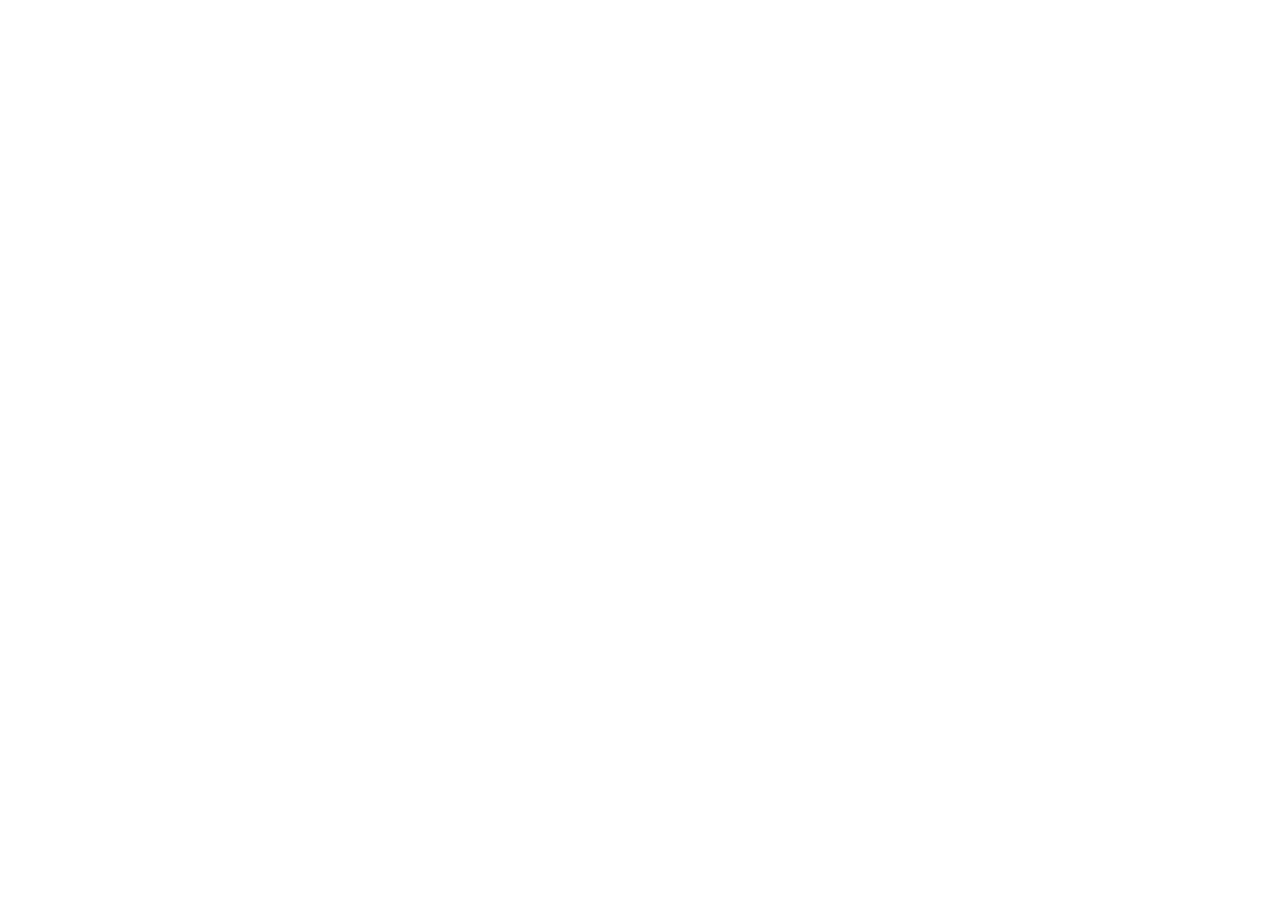
==== index.html @ d36bc346 "Atlas Visual de Orquídeas de México - Plantilla KDP 6x9 y Google Docs" ====
<!doctype html>
<html lang="en">
  <head>
    <meta charset="UTF-8" />
    <meta name="viewport" content="width=device-width, initial-scale=1.0" />
    <title>Atlas Visual de Orquídeas de México (6x9 KDP & Google Docs)</title>
    <meta name="description" content="Atlas botánico editorial para impresión Amazon KDP en 6x9 pulgadas y exportación a Google Docs con fichas taxonómicas completas de especies nativas y endémicas." />
    <meta property="og:title" content="Atlas Visual de Orquídeas de México (6x9 KDP & Google Docs)" />
    <meta property="og:description" content="Atlas botánico editorial para impresión Amazon KDP en 6x9 pulgadas y exportación a Google Docs con fichas taxonómicas completas de especies nativas y endémicas." />
    <meta property="og:type" content="website" />
    <meta name="twitter:card" content="summary_large_image" />
    <link rel="preconnect" href="https://fonts.googleapis.com">
    <link rel="preconnect" href="https://fonts.gstatic.com" crossorigin>
    <link href="https://fonts.googleapis.com/css2?family=Cinzel:wght@600;700;800;900&family=Cormorant+Garamond:ital,wght@0,600;0,700;1,600&family=Montserrat:wght@400;500;600;700;800&family=Inter:wght@400;500;600;700&display=swap" rel="stylesheet">
  </head>
  <body>
    <div id="root"></div>
    <script type="module" src="/src/main.tsx"></script>
  </body>
</html>
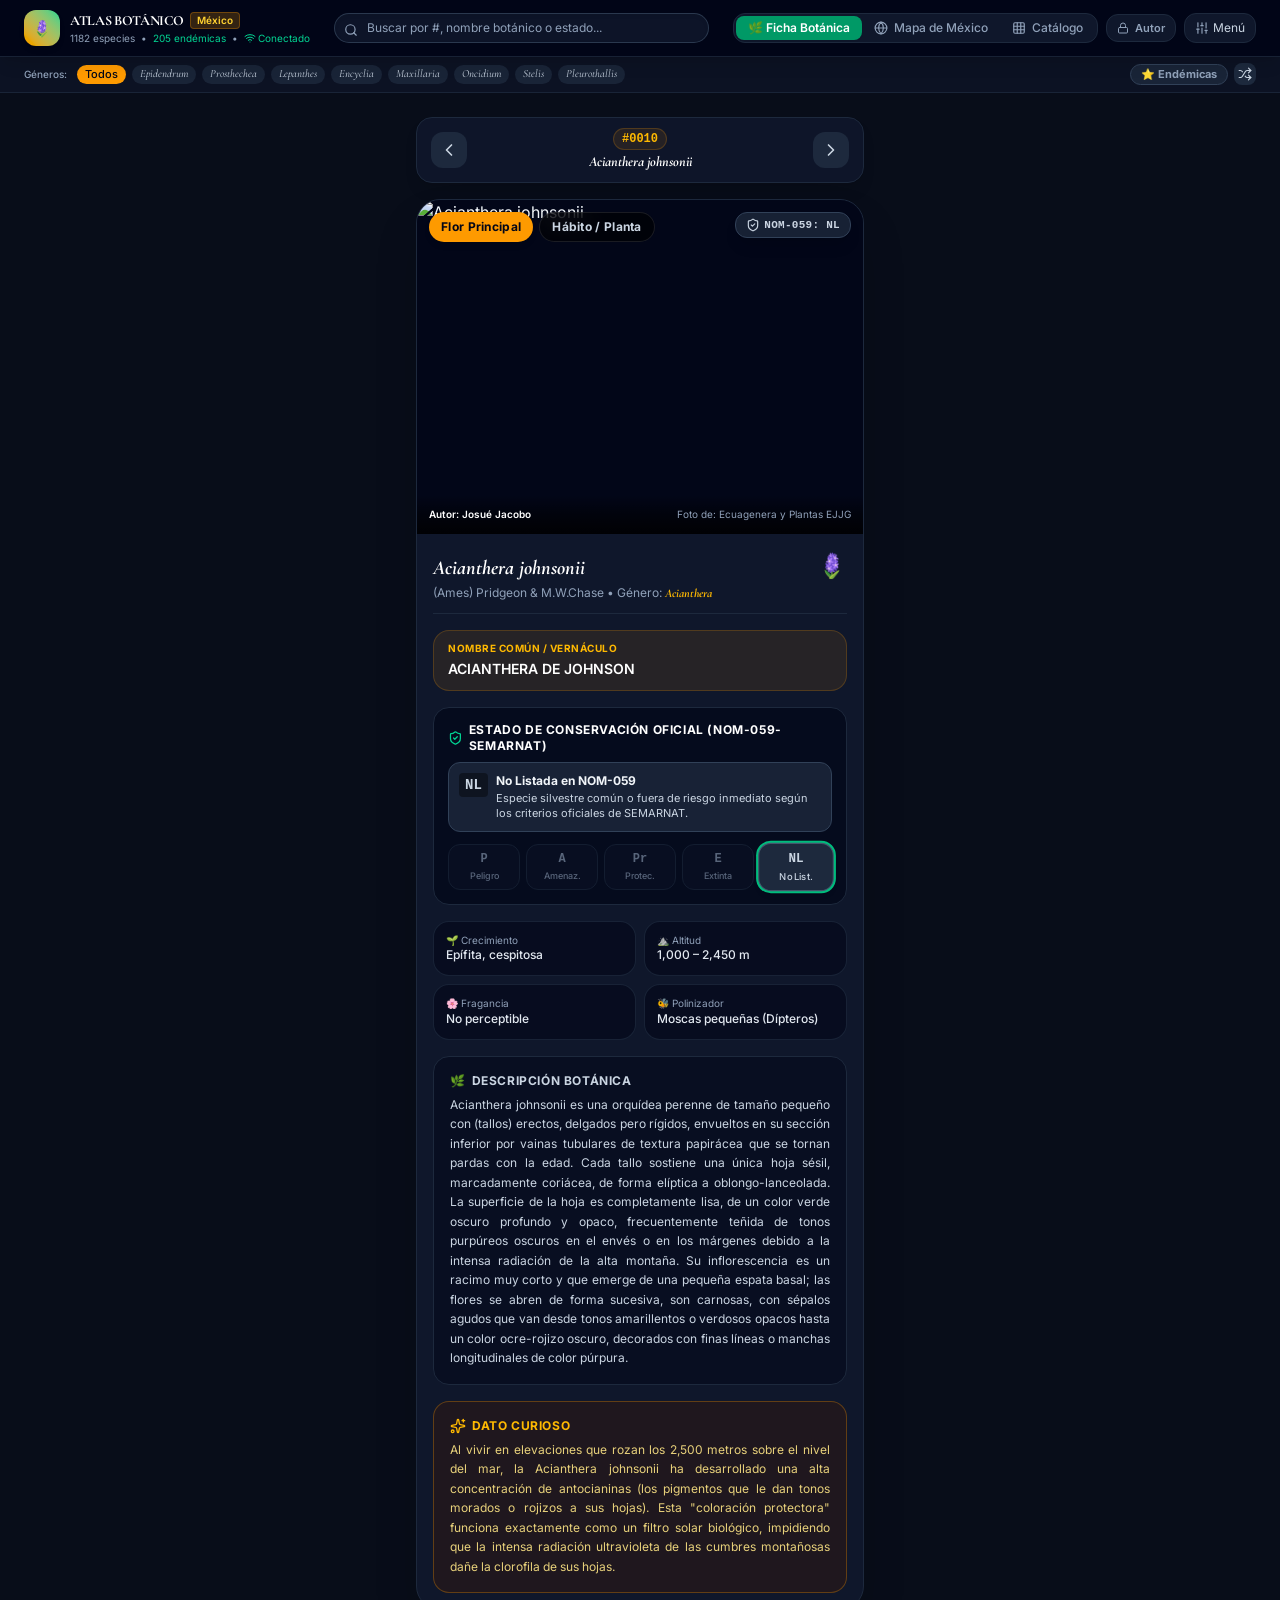
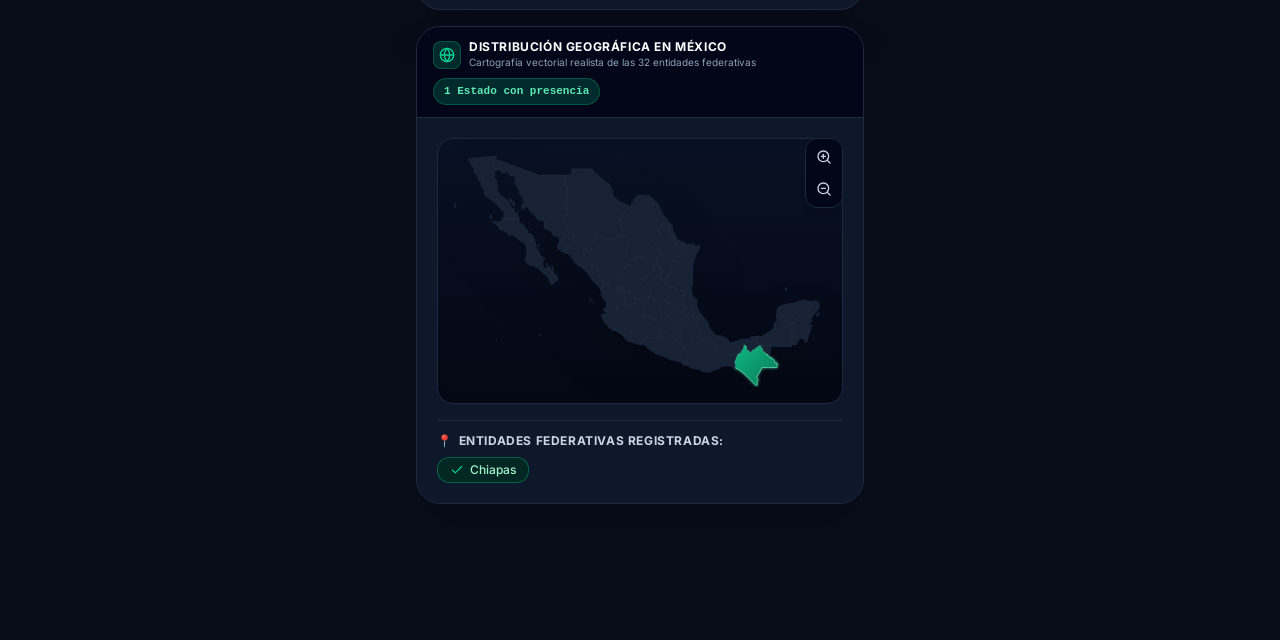
==== commit c285a8ba: "Update gh-pages with realistic Mexico map, official NOM-059 and offline PWA" ====
--- a/index.html
+++ b/index.html
@@ -1,21 +1,44 @@
 <!doctype html>
-<html lang="en">
+<html lang="es">
   <head>
     <meta charset="UTF-8" />
-    <meta name="viewport" content="width=device-width, initial-scale=1.0" />
-    <title>Atlas Visual de Orquídeas de México (6x9 KDP & Google Docs)</title>
-    <meta name="description" content="Atlas botánico editorial para impresión Amazon KDP en 6x9 pulgadas y exportación a Google Docs con fichas taxonómicas completas de especies nativas y endémicas." />
-    <meta property="og:title" content="Atlas Visual de Orquídeas de México (6x9 KDP & Google Docs)" />
-    <meta property="og:description" content="Atlas botánico editorial para impresión Amazon KDP en 6x9 pulgadas y exportación a Google Docs con fichas taxonómicas completas de especies nativas y endémicas." />
+    <meta name="viewport" content="width=device-width, initial-scale=1.0, maximum-scale=1.0, user-scalable=no" />
+    <title>Atlas Botánico de Orquídeas de México</title>
+    <meta name="description" content="Guía botánica completa de las 1,182+ especies de orquídeas de México con fotos en alta resolución, mapas de distribución geográfica por estado y uso offline." />
+    <meta property="og:title" content="Atlas Botánico de Orquídeas de México" />
+    <meta property="og:description" content="Catálogo completo de orquídeas de México con fotografías, distribución geográfica por entidad federativa y taxonomía." />
     <meta property="og:type" content="website" />
     <meta name="twitter:card" content="summary_large_image" />
+    
+    <!-- PWA & Mobile Meta Tags -->
+    <link rel="manifest" href="./manifest.json" />
+    <meta name="theme-color" content="#080d19" />
+    <meta name="apple-mobile-web-app-capable" content="yes" />
+    <meta name="apple-mobile-web-app-status-bar-style" content="black-translucent" />
+    <meta name="apple-mobile-web-app-title" content="Atlas Orquídeas" />
+    <link rel="apple-touch-icon" href="./icon.svg" />
+    <link rel="icon" type="image/svg+xml" href="./icon.svg" />
+
     <link rel="preconnect" href="https://fonts.googleapis.com">
     <link rel="preconnect" href="https://fonts.gstatic.com" crossorigin>
     <link href="https://fonts.googleapis.com/css2?family=Cinzel:wght@600;700;800;900&family=Cormorant+Garamond:ital,wght@0,600;0,700;1,600&family=Montserrat:wght@400;500;600;700;800&family=Inter:wght@400;500;600;700&display=swap" rel="stylesheet">
+    <script type="module" crossorigin src="./assets/index-Bit2x00t.js"></script>
+    <link rel="stylesheet" crossorigin href="./assets/index-Di0Dw6VE.css">
   </head>
-  <body>
+  <body class="bg-[#080d19] text-slate-100 overflow-x-hidden antialiased">
     <div id="root"></div>
-    <script type="module" src="/src/main.tsx"></script>
+    <script>
+      if ('serviceWorker' in navigator) {
+        window.addEventListener('load', function() {
+          navigator.serviceWorker.register('./sw.js')
+            .then(function(reg) {
+              console.log('PWA ServiceWorker activo con éxito:', reg.scope);
+            })
+            .catch(function(err) {
+              console.warn('PWA ServiceWorker error:', err);
+            });
+        });
+      }
+    </script>
   </body>
 </html>
-
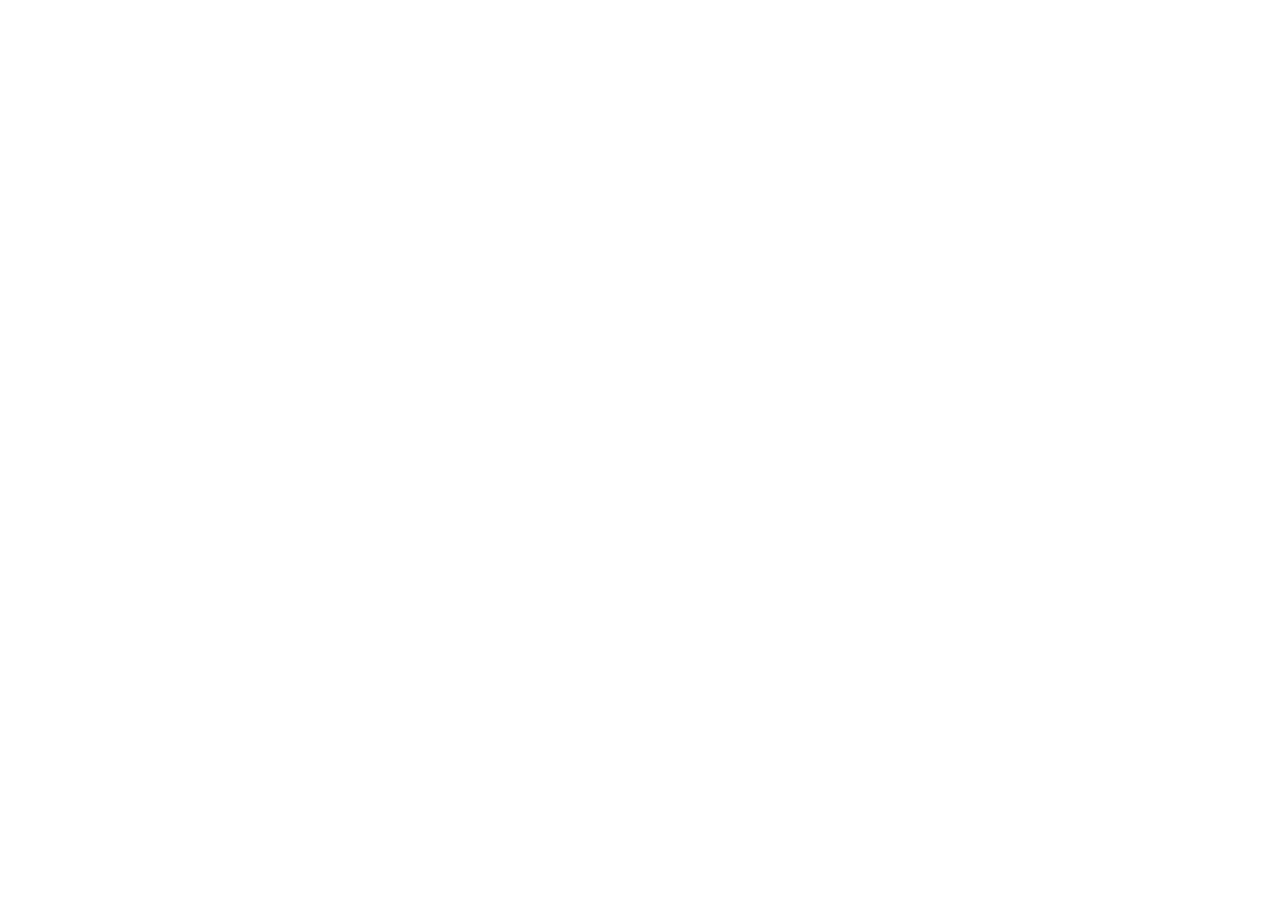
==== commit bc7e21fa: "Fix photo deletion, add custom Mexican orchid app icon, and enable offline photo caching" ====
--- a/index.html
+++ b/index.html
@@ -12,26 +12,26 @@
     
     <!-- PWA & Mobile Meta Tags -->
     <link rel="manifest" href="./manifest.json" />
-    <meta name="theme-color" content="#080d19" />
+    <meta name="theme-color" content="#06140d" />
     <meta name="apple-mobile-web-app-capable" content="yes" />
     <meta name="apple-mobile-web-app-status-bar-style" content="black-translucent" />
     <meta name="apple-mobile-web-app-title" content="Atlas Orquídeas" />
-    <link rel="apple-touch-icon" href="./icon.svg" />
-    <link rel="icon" type="image/svg+xml" href="./icon.svg" />
+    <link rel="apple-touch-icon" href="./app-icon.jpg" />
+    <link rel="icon" type="image/jpeg" href="./app-icon.jpg" />
 
     <link rel="preconnect" href="https://fonts.googleapis.com">
     <link rel="preconnect" href="https://fonts.gstatic.com" crossorigin>
     <link href="https://fonts.googleapis.com/css2?family=Cinzel:wght@600;700;800;900&family=Cormorant+Garamond:ital,wght@0,600;0,700;1,600&family=Montserrat:wght@400;500;600;700;800&family=Inter:wght@400;500;600;700&display=swap" rel="stylesheet">
-    <script type="module" crossorigin src="./assets/index-Bit2x00t.js"></script>
-    <link rel="stylesheet" crossorigin href="./assets/index-Di0Dw6VE.css">
   </head>
   <body class="bg-[#080d19] text-slate-100 overflow-x-hidden antialiased">
     <div id="root"></div>
+    <script type="module" src="/src/main.tsx"></script>
     <script>
       if ('serviceWorker' in navigator) {
         window.addEventListener('load', function() {
           navigator.serviceWorker.register('./sw.js')
             .then(function(reg) {
+              reg.update();
               console.log('PWA ServiceWorker activo con éxito:', reg.scope);
             })
             .catch(function(err) {
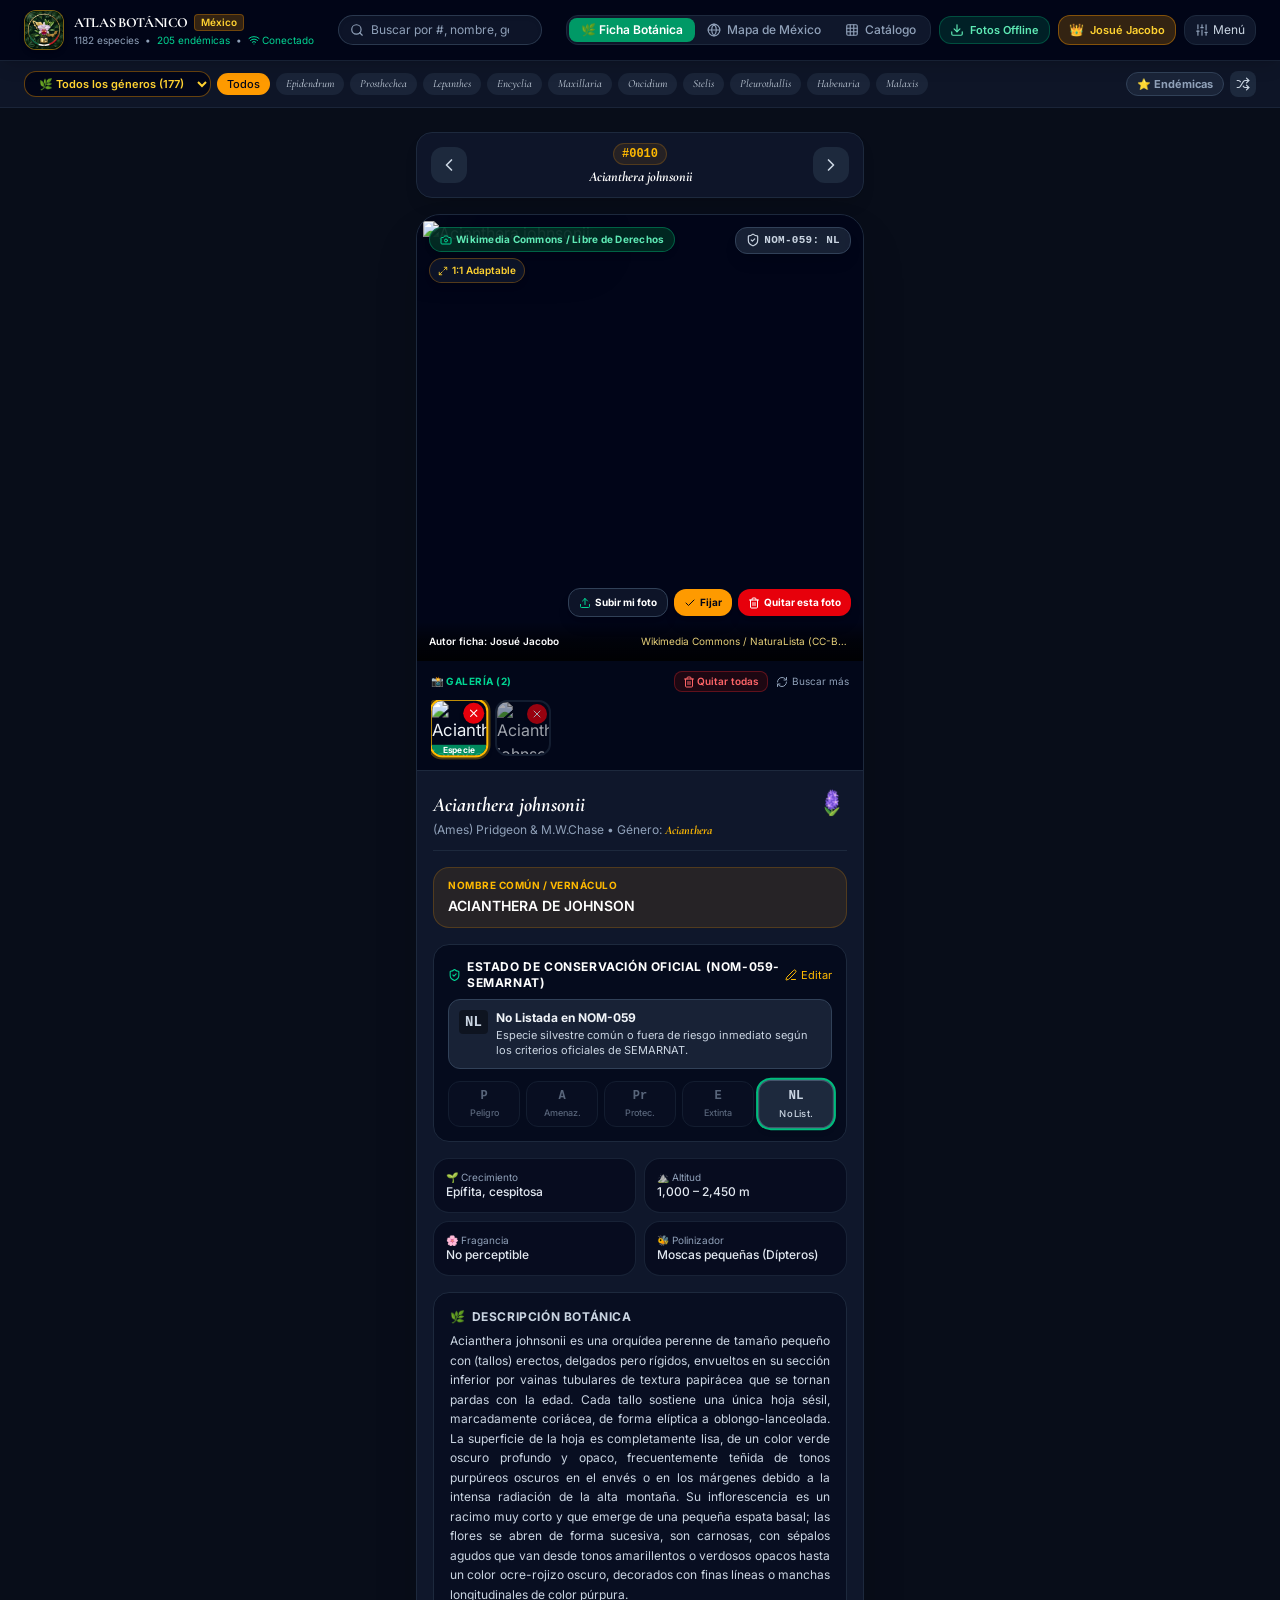
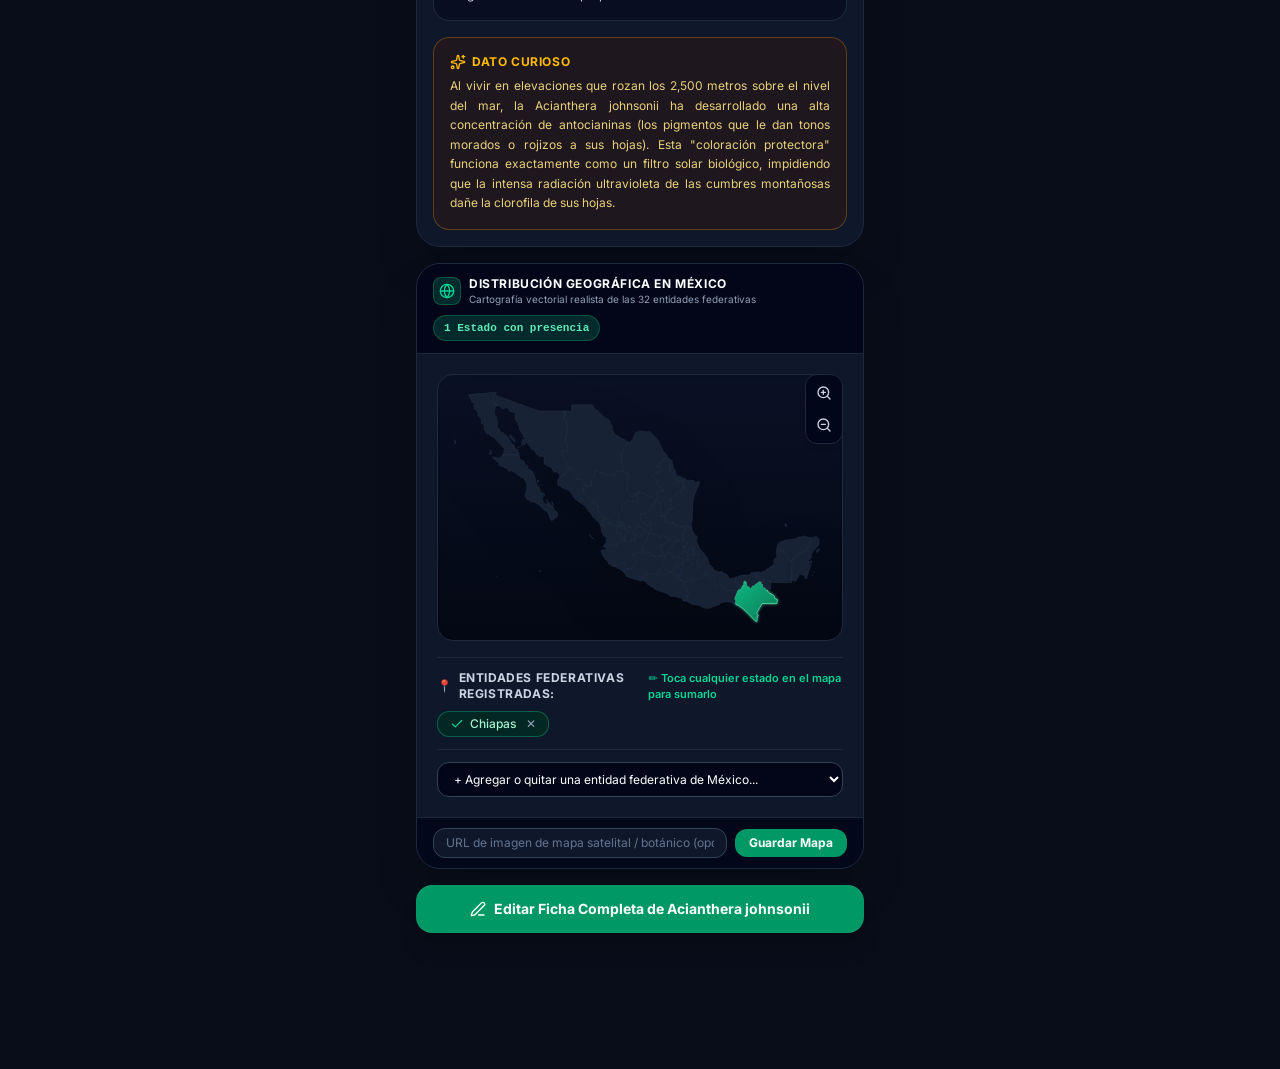
==== commit 5fc229e5: "Deploy v6 with 1:1 square frame, instant search, A-Z genus selector, and clean Acianthera photos" ====
--- a/index.html
+++ b/index.html
@@ -22,21 +22,45 @@
     <link rel="preconnect" href="https://fonts.googleapis.com">
     <link rel="preconnect" href="https://fonts.gstatic.com" crossorigin>
     <link href="https://fonts.googleapis.com/css2?family=Cinzel:wght@600;700;800;900&family=Cormorant+Garamond:ital,wght@0,600;0,700;1,600&family=Montserrat:wght@400;500;600;700;800&family=Inter:wght@400;500;600;700&display=swap" rel="stylesheet">
+    <script type="module" crossorigin src="./assets/index-CKNTAf_J.js"></script>
+    <link rel="stylesheet" crossorigin href="./assets/index-CLlJfROf.css">
   </head>
   <body class="bg-[#080d19] text-slate-100 overflow-x-hidden antialiased">
     <div id="root"></div>
-    <script type="module" src="/src/main.tsx"></script>
     <script>
       if ('serviceWorker' in navigator) {
         window.addEventListener('load', function() {
-          navigator.serviceWorker.register('./sw.js')
+          var isDevPreview = window.location.hostname.indexOf('ais-dev') !== -1;
+          if (isDevPreview) {
+            navigator.serviceWorker.getRegistrations().then(function(registrations) {
+              for (var i = 0; i < registrations.length; i++) {
+                registrations[i].unregister().catch(function() {});
+              }
+            }).catch(function() {});
+            return;
+          }
+          if (window.caches) {
+            caches.keys().then(function(keys) {
+              keys.forEach(function(k) {
+                if (k.indexOf('-v6') === -1) {
+                  caches.delete(k).catch(function() {});
+                }
+              });
+            }).catch(function() {});
+          }
+          var refreshing = false;
+          navigator.serviceWorker.addEventListener('controllerchange', function() {
+            if (refreshing) return;
+            refreshing = true;
+            window.location.reload();
+          });
+          navigator.serviceWorker.register('./sw.js?v=6')
             .then(function(reg) {
-              reg.update();
-              console.log('PWA ServiceWorker activo con éxito:', reg.scope);
+              if (reg && typeof reg.update === 'function') {
+                reg.update().catch(function() {});
+              }
             })
-            .catch(function(err) {
-              console.warn('PWA ServiceWorker error:', err);
-            });
+            .catch(function() {});
         });
       }
     </script>
